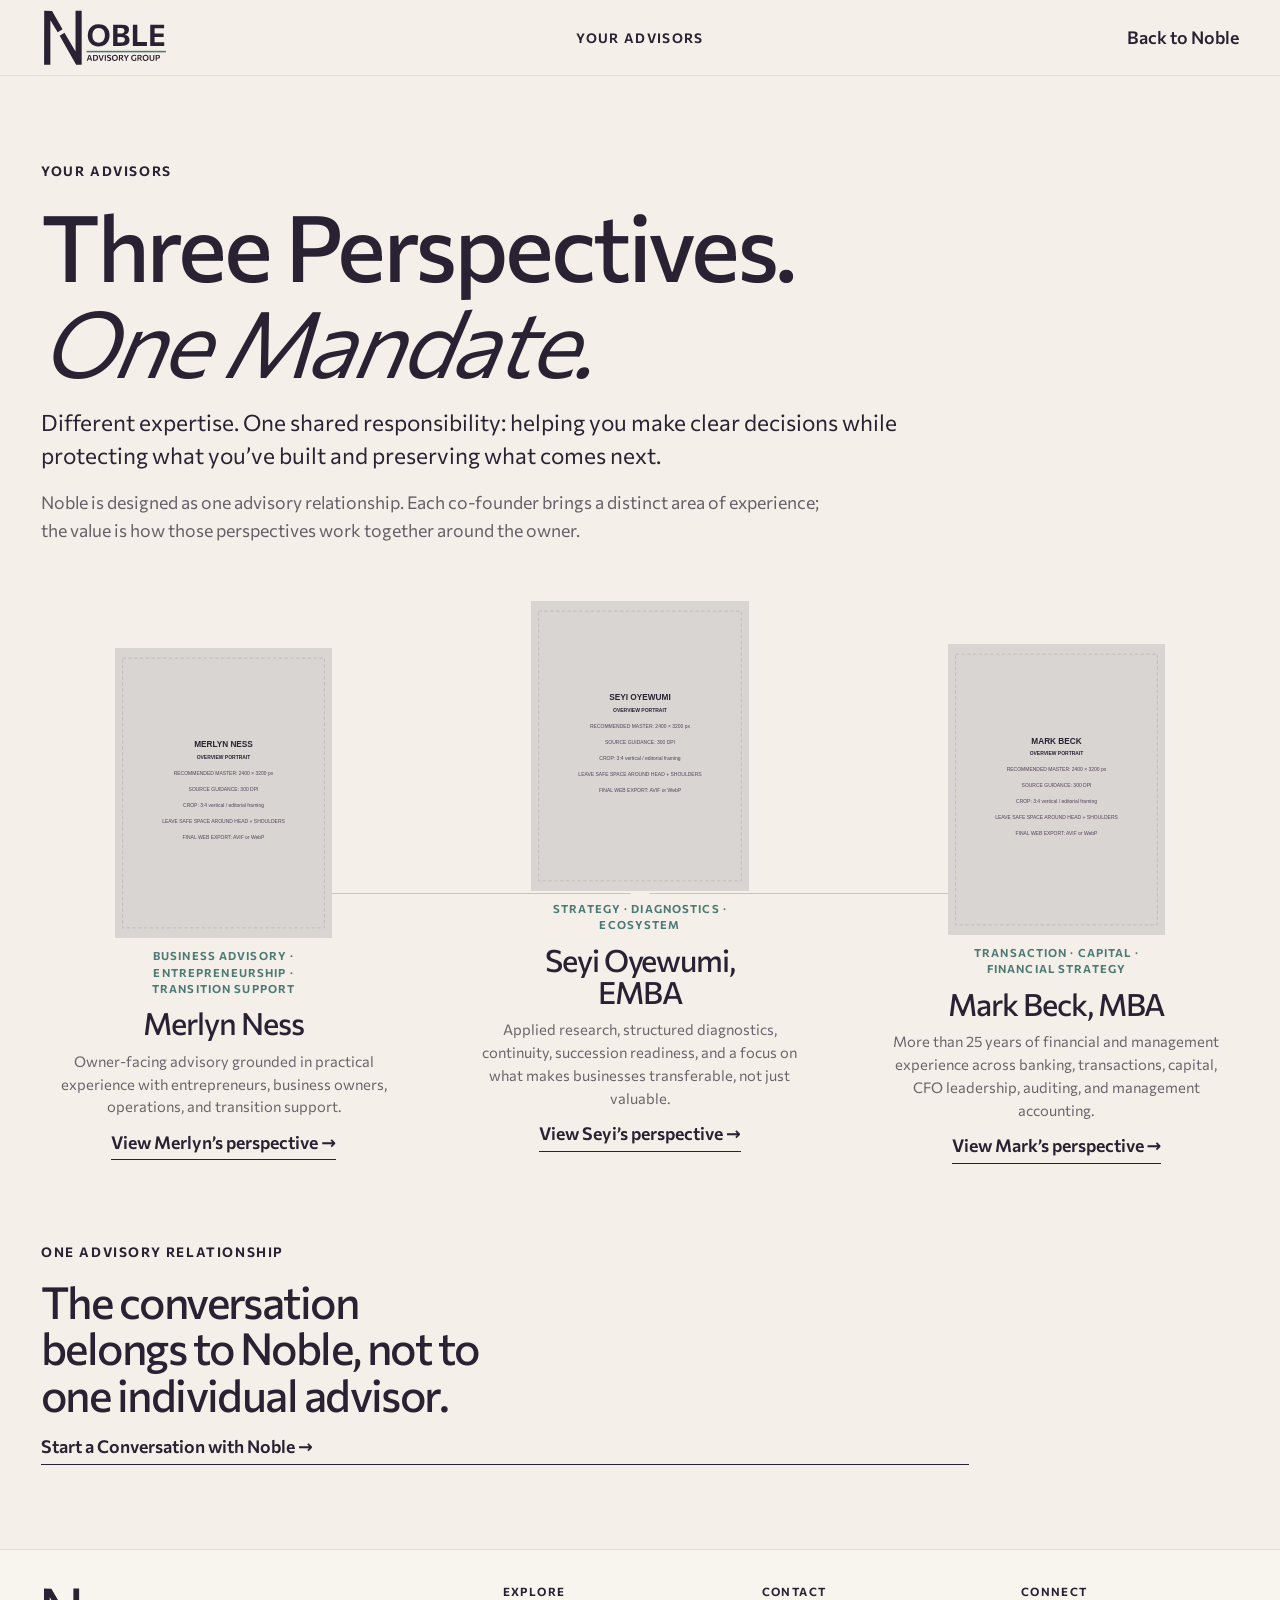
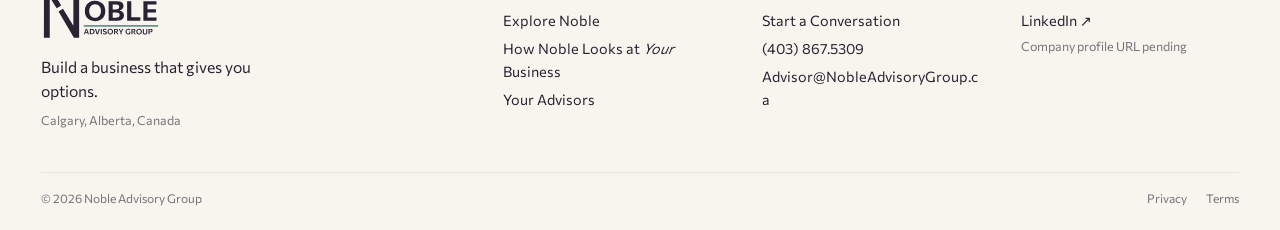
==== advisors/index.html @ 5ce40c5a "Add files via upload" ====
<!doctype html>
<html lang="en">
<head>
<meta charset="utf-8">
<meta name="viewport" content="width=device-width, initial-scale=1">
<meta name="description" content="Meet Merlyn Ness, Seyi Oyewumi, and Mark Beck — the three co-founders and advisors behind Noble Advisory Group.">
<title>Your Advisors | Noble Advisory Group</title>
<link rel="preconnect" href="https://fonts.googleapis.com">
<link rel="preconnect" href="https://fonts.gstatic.com" crossorigin>
<link href="https://fonts.googleapis.com/css2?family=Commissioner:ital,wght@0,300..800;1,300..800&display=swap" rel="stylesheet">
<link rel="stylesheet" href="../assets/css/tokens.css">
<link rel="stylesheet" href="../assets/css/base.css">
<link rel="stylesheet" href="../assets/css/components.css">
<link rel="stylesheet" href="../assets/css/footer.css">
<link rel="stylesheet" href="../assets/css/advisors.css">
<script src="../assets/js/site.js" defer></script>
</head>
<body class="advisors-page">
<a class="skip-link" href="#advisors-main">Skip to advisors</a>

<!--COMMENT: §§§ SECTION 1: SITE HEADER §§§-->
<header class="site-header">
  <a class="site-header__brand" href="../index.html">
    <img src="../assets/brand/noble-logo-primary.svg" alt="Noble Advisory Group">
  </a>
  <div class="site-header__context">Your Advisors</div>
  <a class="site-header__quiet-link" href="../index.html">Back to Noble</a>
</header>

<!--COMMENT: §§§ SECTION 2: ADVISOR RELATIONSHIP OVERVIEW §§§-->
<main class="advisors-main" id="advisors-main">
  <section class="advisors-intro">
    <p class="eyebrow">Your Advisors</p>
    <h1>Three Perspectives. <em>One Mandate.</em></h1>
    <p class="intro">Different expertise. One shared responsibility: helping you make clear decisions while protecting what you’ve built and preserving what comes next.</p>
    <p class="advisors-intro__note">Noble is designed as one advisory relationship. Each co-founder brings a distinct area of experience; the value is how those perspectives work together around the owner.</p>
  </section>

  <!--COMMENT: §§§ SECTION 3: THREE ADVISOR PERSPECTIVES §§§-->
  <section class="advisor-system" aria-label="Noble co-founders and advisors">
    <a class="advisor-node advisor-node--one" href="merlyn-ness/index.html">
      <span class="advisor-node__portrait">
        <img src="../assets/images/advisors/merlyn-ness-overview.svg" alt="Merlyn Ness portrait placeholder">
      </span>
      <span class="advisor-node__lens">Business Advisory · Entrepreneurship · Transition Support</span>
      <h2>Merlyn Ness</h2>
      <p>Owner-facing advisory grounded in practical experience with entrepreneurs, business owners, operations, and transition support.</p>
      <span class="text-action">View Merlyn’s perspective →</span>
    </a>

    <a class="advisor-node advisor-node--two" href="seyi-oyewumi/index.html">
      <span class="advisor-node__portrait">
        <img src="../assets/images/advisors/seyi-oyewumi-overview.svg" alt="Seyi Oyewumi portrait placeholder">
      </span>
      <span class="advisor-node__lens">Strategy · Diagnostics · Ecosystem</span>
      <h2>Seyi Oyewumi, EMBA</h2>
      <p>Applied research, structured diagnostics, continuity, succession readiness, and a focus on what makes businesses transferable, not just valuable.</p>
      <span class="text-action">View Seyi’s perspective →</span>
    </a>

    <a class="advisor-node advisor-node--three" href="mark-beck/index.html">
      <span class="advisor-node__portrait">
        <img src="../assets/images/advisors/mark-beck-overview.svg" alt="Mark Beck portrait placeholder">
      </span>
      <span class="advisor-node__lens">Transaction · Capital · Financial Strategy</span>
      <h2>Mark Beck, MBA</h2>
      <p>More than 25 years of financial and management experience across banking, transactions, capital, CFO leadership, auditing, and management accounting.</p>
      <span class="text-action">View Mark’s perspective →</span>
    </a>

    <div class="advisor-system__connection" aria-hidden="true">
      <span></span>
      <span></span>
      <span></span>
    </div>
  </section>

  <!--COMMENT: §§§ SECTION 4: TEAM-LEVEL INVITATION §§§-->
  <section class="team-invitation">
    <p class="eyebrow">One advisory relationship</p>
    <h2>The conversation belongs to Noble, not to one individual advisor.</h2>
    <a class="text-action" href="../contact/index.html">Start a Conversation with Noble →</a>
  </section>
</main>

<!--COMMENT: §§§ SHARED COMPONENT: COMPACT FIRM FOOTER §§§-->
<footer class="firm-footer" data-firm-footer>
  <div class="firm-footer__inner">
    <section class="firm-footer__identity" aria-label="Noble Advisory Group">
      <div class="firm-footer__mark"><img src="../assets/brand/noble-logo-primary.svg" alt="Noble Advisory Group"></div>
      <p>Build a business that gives you options.</p>
      <span>Calgary, Alberta, Canada</span>
    </section>
    <nav class="firm-footer__group" aria-label="Explore Noble">
      <h2>Explore</h2>
      <a href="../explore/index.html#noble">Explore Noble</a>
      <a href="../explore/index.html#business-view">How Noble Looks at <em>Your</em> Business</a>
      <a href="../advisors/index.html">Your Advisors</a>
    </nav>
    <section class="firm-footer__group">
      <h2>Contact</h2>
      <a href="../contact/index.html">Start a Conversation</a>
      <a href="tel:+14038675309">(403) 867.5309</a>
      <a href="mailto:Advisor@NobleAdvisoryGroup.ca">Advisor@NobleAdvisoryGroup.ca</a>
    </section>
    <section class="firm-footer__group">
      <h2>Connect</h2>
      <a href="https://www.linkedin.com/" target="_blank" rel="noopener noreferrer">LinkedIn ↗</a>
      <span>Company profile URL pending</span>
    </section>
    <div class="firm-footer__legal">
      <p>© 2026 Noble Advisory Group</p>
      <div><a href="../privacy/index.html">Privacy</a><a href="../terms/index.html">Terms</a></div>
    </div>
  </div>
</footer>
</body>
</html>
---- assets/css/tokens.css ----
/*COMMENT: §§§ SECTION 1: BRAND COLOR TOKENS §§§*/
/*COMMENT: [DEFINE APPROVED BRAND AND SURFACE COLORS]*/
:root {
    --color-ink-plum: #282232; /* #282232 [Ink Plum] */
    --color-smoky-aubergine: #534259; /* #534259 [Smoky Aubergine] */
    --color-warm-bone: #F4EFE8; /* #F4EFE8 [Warm Bone] */
    --color-muted-stone: #C8BFB4; /* #C8BFB4 [Muted Stone] */
    --color-patinated-teal: #4E7A76; /* #4E7A76 [Patinated Teal] */
    --color-near-black: #1F1C1F; /* #1F1C1F [Near Black] */
    --color-paper: #F8F4EE; /* #F8F4EE [Warm Paper] */
    --color-bone-soft: #EEE7DE; /* #EEE7DE [Soft Bone] */
    --color-white-soft: #FFFDF9; /* #FFFDF9 [Soft White] */

    --text-primary: var(--color-ink-plum);
    --surface-primary: var(--color-warm-bone);
    --surface-process: var(--color-near-black);
}


/*COMMENT: §§§ SECTION 2: TYPOGRAPHY TOKENS §§§*/
/*COMMENT: [DEFINE COMMISSIONER TYPE SCALE AND TEXT MEASURES]*/
:root {
    --font-sans: "Commissioner", system-ui, -apple-system, BlinkMacSystemFont, "Segoe UI", sans-serif;

    --step--1: clamp(0.78rem, 0.74rem + 0.12vw, 0.88rem);
    --step-0: clamp(1rem, 0.96rem + 0.18vw, 1.13rem);
    --step-1: clamp(1.15rem, 1.04rem + 0.46vw, 1.45rem);
    --step-2: clamp(1.42rem, 1.16rem + 0.95vw, 2rem);
    --step-3: clamp(1.9rem, 1.45rem + 1.65vw, 3rem);
    --step-4: clamp(2.6rem, 1.8rem + 3vw, 4.85rem);
    --step-5: clamp(3.4rem, 2.25rem + 4.4vw, 6.8rem);

    --measure: 64ch;
    --measure-narrow: 48ch;
}


/*COMMENT: §§§ SECTION 3: SPACING AND LAYOUT TOKENS §§§*/
/*COMMENT: [DEFINE RESPONSIVE SPACING AND FRAME DIMENSIONS]*/
:root {
    --space-1: clamp(0.4rem, 0.3rem + 0.3vw, 0.65rem);
    --space-2: clamp(0.8rem, 0.68rem + 0.45vw, 1.15rem);
    --space-3: clamp(1.25rem, 1rem + 0.8vw, 1.85rem);
    --space-4: clamp(1.8rem, 1.35rem + 1.5vw, 2.85rem);
    --space-5: clamp(2.6rem, 1.9rem + 2.4vw, 4.25rem);
    --space-6: clamp(3.5rem, 2.5rem + 3.4vw, 6rem);

    --page-gutter: clamp(1.25rem, 3.2vw, 4.25rem);
    --header-height: 4.75rem;
    --experience-nav-height: 4.25rem;
    --max-content: 92rem;
}


/*COMMENT: §§§ SECTION 4: INTERACTION TOKENS §§§*/
/*COMMENT: [DEFINE FOCUS AND MOTION BEHAVIOR]*/
:root {
    --focus-ring: 2px solid var(--color-patinated-teal);
    --ease-noble: cubic-bezier(0.2, 0.75, 0.25, 1);
    --transition-fast: 180ms var(--ease-noble);
    --transition-medium: 360ms var(--ease-noble);
}
---- assets/css/base.css ----
/*COMMENT: §§§ SECTION 1: RESET AND DOCUMENT BASELINE §§§*/
/*COMMENT: [DEFINE RESET AND DOCUMENT BASELINE STYLES]*/
*, *::before, *::after {
    box-sizing: border-box;
}

html {
    scroll-behavior: smooth;
    background: var(--color-warm-bone);
}

body {
    margin: 0;
    color: var(--text-primary);
    background: var(--surface-primary);
    font-family: var(--font-sans);
    font-size: var(--step-0);
    line-height: 1.58;
    -webkit-font-smoothing: antialiased;
}

img, svg {
    display: block;
    max-width: 100%;
}

a {
    color: inherit;
    text-decoration: none;
}

button, input, textarea, select {
    font: inherit;
}

button {
    color: inherit;
}

p, h1, h2, h3, blockquote {
    margin: 0;
}

ul {
    margin: 0;
    padding: 0;
}

/*COMMENT: §§§ SECTION 2: TYPE ROLES §§§*/
/*COMMENT: [DEFINE TYPE ROLES STYLES]*/
h1, h2, h3 {
    font-weight: 480;
    line-height: 1.04;
    letter-spacing: -0.035em;
    text-wrap: balance;
}

h1 {
    font-size: var(--step-4);
}

h2 {
    font-size: var(--step-2);
}

h3 {
    font-size: var(--step-1);
}

em {
    font-style: italic;
    font-variation-settings: "slnt" -10;
    font-weight: 380;
}

.intro {
    max-width: var(--measure);
    font-size: var(--step-1);
    line-height: 1.48;
    text-wrap: pretty;
}

.eyebrow, .micro-label {
    font-size: var(--step--1);
    font-weight: 650;
    letter-spacing: 0.12em;
    text-transform: uppercase;
}

.micro-label {
    color: var(--color-patinated-teal);
}

/*COMMENT: §§§ SECTION 3: ACCESSIBILITY AND SHARED INTERACTION §§§*/
/*COMMENT: [DEFINE ACCESSIBILITY AND SHARED INTERACTION STYLES]*/
:focus-visible {
    outline: var(--focus-ring);
    outline-offset: 4px;
}

.skip-link {
    position: fixed;
    z-index: 999;
    top: 0.5rem;
    left: 0.5rem;
    transform: translateY(-150%);
    padding: 0.65rem 0.9rem;
    background: var(--color-near-black);
    color: var(--color-white-soft);
}

.skip-link:focus {
    transform: translateY(0);
}

.visually-hidden {
    position: absolute !important;
    width: 1px !important;
    height: 1px !important;
    padding: 0 !important;
    margin: -1px !important;
    overflow: hidden !important;
    clip: rect(0,0,0,0) !important;
    white-space: nowrap !important;
    border: 0 !important;
}

/*COMMENT: §§§ SECTION 4: GLOBAL HEADER §§§*/
/*COMMENT: [DEFINE GLOBAL HEADER STYLES]*/
.site-header {
    position: relative;
    z-index: 80;
    display: grid;
    grid-template-columns: 1fr auto 1fr;
    align-items: center;
    min-height: var(--header-height);
    padding: 0 var(--page-gutter);
    background: var(--color-warm-bone);
    border-bottom: 1px solid rgba(40,34,50,0.08);
}

.site-header__brand {
    width: clamp(7rem, 10vw, 9.5rem);
    justify-self: start;
}

.site-header__context {
    justify-self: center;
    font-size: var(--step--1);
    font-weight: 620;
    letter-spacing: 0.1em;
    text-transform: uppercase;
}

.site-header__menu, .site-header__quiet-link {
    justify-self: end;
    border: 0;
    background: transparent;
    padding: 0.7rem 0;
    cursor: pointer;
    font-weight: 560;
}

.text-action {
    display: inline-flex;
    align-items: center;
    gap: 0.55rem;
    font-weight: 600;
    border-bottom: 1px solid currentColor;
    padding-bottom: 0.18rem;
}

.text-action--light {
    color: var(--color-warm-bone);
}

@media (max-width: 720px) {
    .site-header {
        grid-template-columns: 1fr auto;
    }

    .site-header__context {
        display: none;
    }

}

@media (prefers-reduced-motion: reduce) {
    *, *::before, *::after {
        scroll-behavior: auto !important;
        transition-duration: 0.01ms !important;
        animation-duration: 0.01ms !important;
        animation-iteration-count: 1 !important;
    }

}
---- assets/css/components.css ----
/*COMMENT: §§§ SECTION 1: DRAWER MENU §§§*/
/*COMMENT: [DEFINE DRAWER MENU STYLES]*/
.menu-drawer {
    position: fixed;
    z-index: 160;
    inset: 0;
    visibility: hidden;
    pointer-events: none;
}

.menu-drawer[aria-hidden="false"] {
    visibility: visible;
    pointer-events: auto;
}

.menu-drawer__scrim {
    position: absolute;
    inset: 0;
    border: 0;
    background: rgba(31,28,31,0.42);
    opacity: 0;
    transition: opacity var(--transition-medium);
}

.menu-drawer[aria-hidden="false"] .menu-drawer__scrim {
    opacity: 1;
}

.menu-drawer__panel {
    position: absolute;
    inset: 0 0 0 auto;
    width: min(34rem, 92vw);
    background: var(--color-ink-plum);
    color: var(--color-warm-bone);
    padding: var(--space-3) var(--space-4);
    transform: translateX(100%);
    transition: transform var(--transition-medium);
    display: flex;
    flex-direction: column;
}

.menu-drawer[aria-hidden="false"] .menu-drawer__panel {
    transform: translateX(0);
}

.menu-drawer__header {
    display: flex;
    justify-content: space-between;
    align-items: center;
    padding-bottom: var(--space-4);
    font-size: var(--step--1);
    letter-spacing: 0.1em;
    text-transform: uppercase;
}

.menu-drawer__header button {
    border: 0;
    background: none;
    color: inherit;
    cursor: pointer;
}

.menu-drawer__links {
    display: grid;
    gap: 0;
}

.menu-drawer__links a {
    display: flex;
    justify-content: space-between;
    gap: 1rem;
    align-items: baseline;
    padding: 1rem 0;
    border-top: 1px solid rgba(244,239,232,0.18);
    font-size: var(--step-2);
    line-height: 1.18;
}

.menu-drawer__links a:last-child {
    border-bottom: 1px solid rgba(244,239,232,0.18);
}

.menu-drawer__utility {
    margin-top: auto;
    display: flex;
    flex-wrap: wrap;
    gap: 0.75rem 1.5rem;
    font-size: var(--step--1);
    opacity: 0.78;
}

body.has-open-menu {
    overflow: hidden;
}
---- assets/css/footer.css ----
/*COMMENT: §§§ SECTION 1: COMPACT INSTITUTIONAL FOOTER §§§*/
/*COMMENT: [DEFINE COMPACT INSTITUTIONAL FOOTER STYLES]*/
.firm-footer {
    background: var(--color-paper);
    color: var(--color-ink-plum);
    border-top: 1px solid rgba(40,34,50,0.1);
}

.firm-footer__inner {
    max-width: var(--max-content);
    margin: 0 auto;
    padding: clamp(2rem, 4vh, 3.25rem) var(--page-gutter) clamp(1.15rem, 2.5vh, 2rem);
    display: grid;
    grid-template-columns: minmax(13rem, 1.35fr) repeat(3, minmax(9rem, 0.7fr));
    gap: var(--space-4);
}

.firm-footer__identity {
    display: grid;
    align-content: start;
    gap: 0.45rem;
}

.firm-footer__mark {
    width: 7.5rem;
    margin-bottom: 0.45rem;
}

.firm-footer__identity p {
    max-width: 26ch;
    font-size: 0.98rem;
}

.firm-footer__identity span, .firm-footer__group span {
    font-size: 0.78rem;
    color: rgba(40,34,50,0.62);
}

.firm-footer__group {
    display: grid;
    align-content: start;
    gap: 0.35rem;
    font-size: 0.9rem;
}

.firm-footer__group h2 {
    font-size: 0.72rem;
    font-weight: 650;
    letter-spacing: 0.12em;
    text-transform: uppercase;
    margin-bottom: 0.35rem;
}

.firm-footer__group a:hover {
    text-decoration: underline;
    text-underline-offset: 0.2em;
}

.firm-footer__legal {
    grid-column: 1 / -1;
    display: flex;
    justify-content: space-between;
    gap: 1rem;
    padding-top: 1rem;
    border-top: 1px solid rgba(40,34,50,0.08);
    font-size: 0.75rem;
    color: rgba(40,34,50,0.62);
}

.firm-footer__legal div {
    display: flex;
    gap: 1.2rem;
}

@media (max-width: 900px) {
    .firm-footer__inner {
        grid-template-columns: 1.35fr 1fr 1fr;
    }

    .firm-footer__identity {
        grid-column: 1 / -1;
    }

}

@media (max-width: 620px) {
    .firm-footer__inner {
        grid-template-columns: 1fr 1fr;
        gap: var(--space-3);
    }

    .firm-footer__group:last-of-type {
        grid-column: 1 / -1;
    }

    .firm-footer__legal {
        align-items: flex-start;
    }

}

/*COMMENT: §§§ SECTION 2: FRONT DOOR FOOTER FIT §§§*/
/*COMMENT: [COMPRESS THE FOOTER ONLY WHERE THE FRONT DOOR MUST FIT THE VIEWPORT]*/
@media (min-width: 901px) and (min-height: 700px) {
    .home-page .firm-footer__inner {
        padding-top: 0.8rem;
        padding-bottom: 0.65rem;
        gap: 0.85rem var(--space-3);
    }

    .home-page .firm-footer__mark {
        width: 5.8rem;
        margin-bottom: 0.2rem;
    }

    .home-page .firm-footer__identity {
        gap: 0.18rem;
    }

    .home-page .firm-footer__identity p,
    .home-page .firm-footer__group {
        font-size: 0.76rem;
    }

    .home-page .firm-footer__identity span,
    .home-page .firm-footer__group span {
        font-size: 0.68rem;
    }

    .home-page .firm-footer__group {
        gap: 0.18rem;
    }

    .home-page .firm-footer__group h2 {
        margin-bottom: 0.12rem;
        font-size: 0.65rem;
    }

    .home-page .firm-footer__legal {
        padding-top: 0.45rem;
        font-size: 0.68rem;
    }
}

/*COMMENT: [ALLOW LONG CONTACT VALUES TO WRAP WITHOUT BREAKING FOOTER COLUMNS]*/
.firm-footer__group a {
    overflow-wrap: anywhere;
}
---- assets/css/advisors.css ----
/*COMMENT: §§§ SECTION 1: ADVISOR OVERVIEW §§§*/
/*COMMENT: [DEFINE ADVISOR PAGE CANVAS]*/
.advisors-main,
.founder-main {
    max-width: var(--max-content);
    margin: 0 auto;
    padding: var(--space-6) var(--page-gutter);
}

/*COMMENT: [DEFINE ADVISOR RELATIONSHIP INTRODUCTION]*/
.advisors-intro {
    max-width: 62rem;
    display: grid;
    gap: var(--space-2);
}

.advisors-intro h1 {
    max-width: 15ch;
    font-size: var(--step-5);
}

.advisors-intro__note {
    max-width: 66ch;
    color: rgba(40, 34, 50, 0.70);
}

/*COMMENT: [DEFINE THREE-PERSPECTIVE SYSTEM]*/
.advisor-system {
    position: relative;
    margin-top: var(--space-6);
    min-height: 34rem;
    display: grid;
    grid-template-columns: repeat(3, minmax(0, 1fr));
    gap: clamp(1.75rem, 4vw, 5rem);
    align-items: center;
}

.advisor-node {
    position: relative;
    z-index: 2;
    display: grid;
    justify-items: center;
    gap: 0.65rem;
    text-align: center;
    transition:
        opacity var(--transition-medium),
        transform var(--transition-medium);
}

.advisor-system:has(.advisor-node:hover) .advisor-node:not(:hover) {
    opacity: 0.42;
}

.advisor-node:hover,
.advisor-node:focus-visible {
    transform: translateY(-0.35rem);
}

.advisor-node--two {
    transform: translateY(-1.75rem);
}

.advisor-node--two:hover,
.advisor-node--two:focus-visible {
    transform: translateY(-2.10rem);
}

.advisor-node__portrait {
    width: clamp(10.5rem, 17vw, 16rem);
    aspect-ratio: 3 / 4;
    overflow: hidden;
    background: var(--color-muted-stone);
}

.advisor-node__portrait img {
    width: 100%;
    height: 100%;
    object-fit: cover;
}

.advisor-node__lens {
    max-width: 30ch;
    font-size: 0.70rem;
    font-weight: 650;
    line-height: 1.45;
    letter-spacing: 0.10em;
    text-transform: uppercase;
    color: var(--color-patinated-teal);
}

.advisor-node h2 {
    max-width: 13ch;
    font-size: var(--step-2);
    text-wrap: balance;
}

.advisor-node p {
    max-width: 34ch;
    font-size: 0.92rem;
    line-height: 1.55;
    color: rgba(40, 34, 50, 0.68);
}

.advisor-system__connection {
    position: absolute;
    z-index: 0;
    top: 48%;
    right: 12%;
    left: 12%;
    height: 1px;
    background: rgba(78, 122, 118, 0.32);
}

.advisor-system__connection::after {
    content: "";
    position: absolute;
    left: 50%;
    width: 1.2rem;
    height: 5px;
    background: var(--color-warm-bone);
    transform: translate(-50%, -2px);
}

/*COMMENT: [DEFINE TEAM-LEVEL INVITATION]*/
.team-invitation {
    margin-top: var(--space-5);
    max-width: 58rem;
    display: grid;
    gap: var(--space-2);
}

.team-invitation h2 {
    max-width: 22ch;
    font-size: var(--step-3);
}


/*COMMENT: §§§ SECTION 2: COMPACT CO-FOUNDER PROFILE §§§*/
/*COMMENT: [DEFINE PROFILE PAGE RHYTHM]*/
.founder-main {
    padding-top: clamp(2.5rem, 5vh, 4.5rem);
}

.founder-profile {
    max-width: 76rem;
    margin: 0 auto;
    display: grid;
    grid-template-columns: minmax(18rem, 0.82fr) minmax(0, 1.18fr);
    gap: clamp(2.5rem, 6vw, 6.5rem);
    align-items: start;
}

/*COMMENT: [DEFINE ADVISOR PORTRAIT AS A STRONGER HUMAN INTERRUPTION]*/
.founder-profile__portrait {
    position: relative;
    width: min(100%, 23.25rem);
    margin-top: clamp(0.25rem, 2vh, 1.5rem);
    aspect-ratio: 1;
    border-radius: 50%;
    overflow: hidden;
    background: var(--color-muted-stone);
}

.founder-profile__portrait img {
    width: 100%;
    height: 100%;
    object-fit: cover;
}

.founder-profile__portrait > span {
    position: absolute;
    top: 43%;
    right: -1px;
    width: 20%;
    height: 14%;
    background: var(--color-warm-bone);
}

/*COMMENT: [DEFINE PROFILE CONTENT HIERARCHY]*/
.founder-profile__copy {
    display: grid;
    gap: clamp(1.25rem, 2.4vh, 2rem);
}

.founder-profile__identity {
    display: grid;
    gap: 0.45rem;
}

.founder-profile__identity h1 {
    max-width: 18ch;
    font-size: var(--step-4);
    text-wrap: balance;
}

.founder-profile__specialty {
    max-width: 46ch;
    font-size: var(--step-1);
    line-height: 1.45;
    color: var(--color-smoky-aubergine);
}

.founder-profile__section {
    max-width: 61ch;
    display: grid;
    gap: 0.65rem;
}

.founder-profile__section p {
    line-height: 1.65;
}

.founder-profile__section--emphasis {
    padding-left: clamp(1rem, 2vw, 1.75rem);
    border-left: 2px solid var(--color-patinated-teal);
}

.founder-profile__background {
    max-width: 58ch;
    color: rgba(40, 34, 50, 0.76);
}

/*COMMENT: [DEFINE EXPLICIT CLIENT-SUPPLIED CONTENT GAPS]*/
.founder-profile__pending {
    max-width: 38rem;
    display: grid;
    grid-template-columns: minmax(10rem, 0.8fr) minmax(0, 1fr);
    gap: 1rem;
    align-items: baseline;
    padding-top: 0.8rem;
    border-top: 1px solid rgba(40, 34, 50, 0.13);
}

.founder-profile__pending p {
    font-style: italic;
    color: rgba(40, 34, 50, 0.62);
}

/*COMMENT: §§§ SECTION 3: FOUNDER-TO-FOUNDER NAVIGATION §§§*/
/*COMMENT: [DEFINE PROFILE-AWARE ADVISOR NAVIGATION]*/
.founder-switcher {
    max-width: 76rem;
    margin: var(--space-5) auto 0;
    padding: var(--space-3) 0;
    border-top: 1px solid rgba(40, 34, 50, 0.13);
    border-bottom: 1px solid rgba(40, 34, 50, 0.13);
    display: grid;
    grid-template-columns: minmax(0, 1fr) auto minmax(0, 1fr);
    gap: var(--space-3);
    align-items: center;
}

.founder-switcher__person {
    display: grid;
    gap: 0.3rem;
}

.founder-switcher__person--next {
    justify-items: end;
    text-align: right;
}

.founder-switcher__person > span {
    font-size: 0.7rem;
    font-weight: 650;
    letter-spacing: 0.1em;
    text-transform: uppercase;
    color: rgba(40, 34, 50, 0.56);
}

.founder-switcher__person > strong {
    font-size: var(--step-1);
    font-weight: 560;
}

.founder-switcher__overview {
    padding: 0.65rem 1rem;
    border-right: 1px solid rgba(40, 34, 50, 0.12);
    border-left: 1px solid rgba(40, 34, 50, 0.12);
    font-size: var(--step--1);
    font-weight: 650;
    letter-spacing: 0.08em;
    text-transform: uppercase;
}

.founder-switcher a:hover,
.founder-switcher a:focus-visible {
    color: var(--color-smoky-aubergine);
}

/*COMMENT: §§§ SECTION 4: CLIENT-CENTRIC NOBLE CLOSE §§§*/
/*COMMENT: [RETURN EACH FOUNDER PROFILE TO THE SHARED NOBLE RELATIONSHIP]*/
.founder-team-close {
    max-width: 76rem;
    margin: var(--space-5) auto 0;
}

.founder-team-close--client {
    display: grid;
    grid-template-columns: minmax(0, 1.45fr) auto;
    gap: var(--space-4) var(--space-6);
    align-items: end;
    padding: clamp(1.75rem, 3.5vw, 3.25rem);
    background: var(--color-bone-soft);
}

.founder-team-close__message {
    display: grid;
    gap: 0.65rem;
}

.founder-team-close__message h2 {
    max-width: 20ch;
    font-size: var(--step-3);
}

.founder-team-close__message > p:last-child {
    max-width: 64ch;
    font-size: var(--step-1);
    line-height: 1.55;
}

.founder-team-close--client .text-action {
    white-space: nowrap;
}

/*COMMENT: §§§ SECTION 5: RESPONSIVE ADVISOR EXPERIENCE §§§*/
@media (max-width: 960px) {
    .advisor-system {
        gap: clamp(1.25rem, 3vw, 2.5rem);
    }

    .advisor-node__lens {
        max-width: 25ch;
    }

    .founder-profile {
        grid-template-columns: minmax(16rem, 0.72fr) minmax(0, 1.28fr);
        gap: clamp(2rem, 5vw, 4rem);
    }
}

@media (max-width: 800px) {
    .advisor-system {
        min-height: 0;
        grid-template-columns: 1fr;
        gap: var(--space-5);
    }

    .advisor-node--two,
    .advisor-node--two:hover,
    .advisor-node--two:focus-visible,
    .advisor-node:hover,
    .advisor-node:focus-visible {
        transform: none;
    }

    .advisor-system__connection {
        display: none;
    }

    .founder-profile,
    .founder-team-close--client {
        grid-template-columns: 1fr;
    }

    .founder-profile__portrait {
        width: min(18.5rem, 76vw);
        margin-top: 0;
    }

    .founder-profile__pending {
        grid-template-columns: 1fr;
        gap: 0.35rem;
    }

    .founder-switcher {
        grid-template-columns: 1fr 1fr;
    }

    .founder-switcher__overview {
        grid-column: 1 / -1;
        grid-row: 1;
        justify-self: center;
        border: 0;
        padding: 0 0 var(--space-2);
    }

    .founder-team-close--client .text-action {
        white-space: normal;
        justify-self: start;
    }
}

@media (max-width: 520px) {
    .founder-switcher {
        grid-template-columns: 1fr;
        gap: var(--space-3);
    }

    .founder-switcher__overview {
        grid-column: auto;
        grid-row: auto;
        justify-self: start;
        order: -1;
        padding: 0;
    }

    .founder-switcher__person--next {
        justify-items: start;
        text-align: left;
    }
}
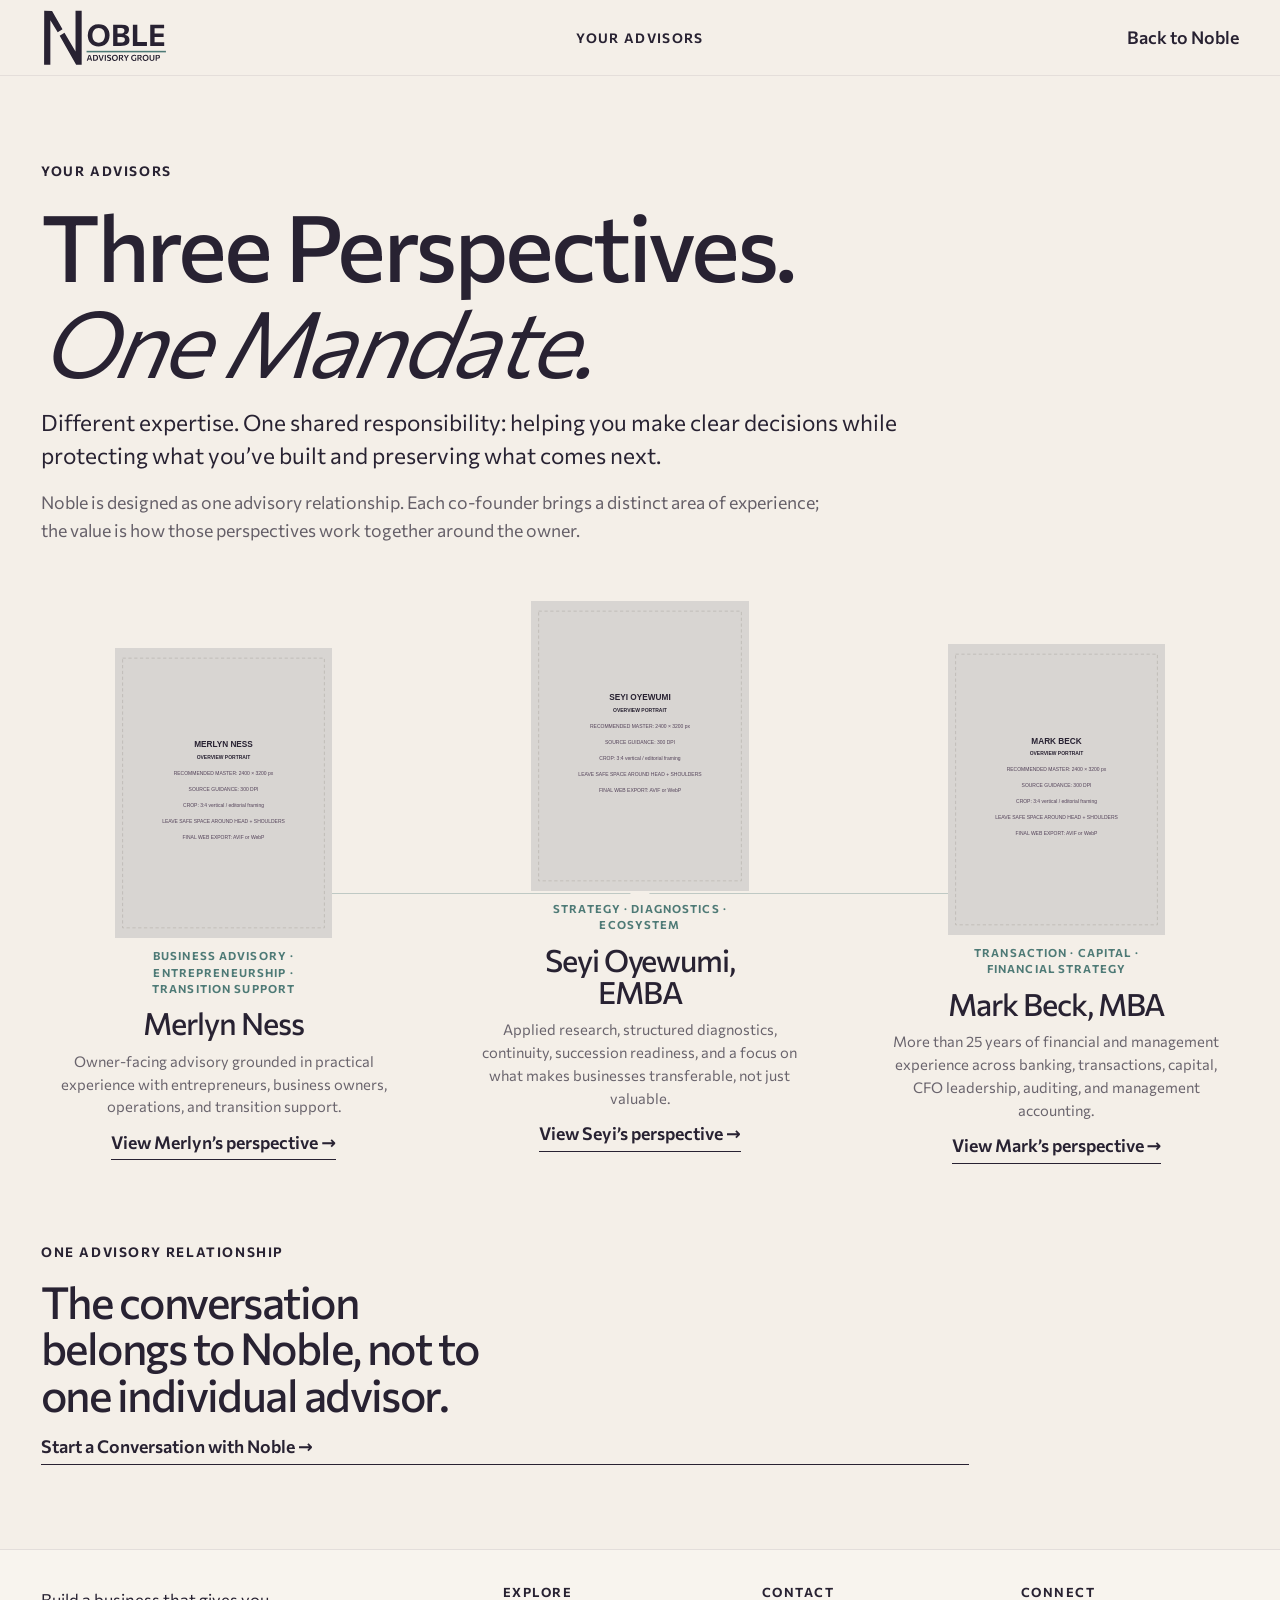
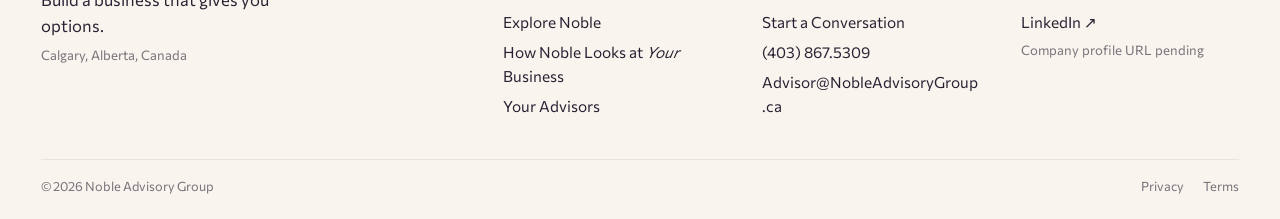
==== commit e2904124: "Add files via upload" ====
--- a/advisors/index.html
+++ b/advisors/index.html
@@ -87,7 +87,6 @@
 <footer class="firm-footer" data-firm-footer>
   <div class="firm-footer__inner">
     <section class="firm-footer__identity" aria-label="Noble Advisory Group">
-      <div class="firm-footer__mark"><img src="../assets/brand/noble-logo-primary.svg" alt="Noble Advisory Group"></div>
       <p>Build a business that gives you options.</p>
       <span>Calgary, Alberta, Canada</span>
     </section>
--- a/assets/css/base.css
+++ b/assets/css/base.css
@@ -183,6 +183,19 @@
         display: none;
     }
 
+    .site-header__menu,
+    .site-header__quiet-link {
+        min-height: 3rem;
+        display: inline-flex;
+        align-items: center;
+    }
+
+    .site-header__brand {
+        min-height: 3rem;
+        display: inline-flex;
+        align-items: center;
+    }
+
 }
 
 @media (prefers-reduced-motion: reduce) {
--- a/assets/css/components.css
+++ b/assets/css/components.css
@@ -92,3 +92,25 @@
 body.has-open-menu {
     overflow: hidden;
 }
+
+
+/*COMMENT: [SURFACE ACTIVE CHAPTER STATE INSIDE THE DRAWER]*/
+.menu-drawer__links a[aria-current="step"] {
+    color: var(--color-white-soft);
+}
+
+.menu-drawer__links a[aria-current="step"] > span:last-child {
+    color: var(--color-patinated-teal);
+}
+
+@media (max-width: 720px) {
+    .menu-drawer__header button {
+        min-height: 3rem;
+        min-width: 3rem;
+    }
+
+    .menu-drawer__links a {
+        min-height: 3.25rem;
+        align-items: center;
+    }
+}
--- a/assets/css/footer.css
+++ b/assets/css/footer.css
@@ -21,18 +21,14 @@
     gap: 0.45rem;
 }
 
-.firm-footer__mark {
-    width: 7.5rem;
-    margin-bottom: 0.45rem;
-}
 
 .firm-footer__identity p {
     max-width: 26ch;
-    font-size: 0.98rem;
+    font-size: 1.04rem;
 }
 
 .firm-footer__identity span, .firm-footer__group span {
-    font-size: 0.78rem;
+    font-size: 0.82rem;
     color: rgba(40,34,50,0.62);
 }
 
@@ -40,11 +36,11 @@
     display: grid;
     align-content: start;
     gap: 0.35rem;
-    font-size: 0.9rem;
+    font-size: 0.96rem;
 }
 
 .firm-footer__group h2 {
-    font-size: 0.72rem;
+    font-size: 0.8rem;
     font-weight: 650;
     letter-spacing: 0.12em;
     text-transform: uppercase;
@@ -63,7 +59,7 @@
     gap: 1rem;
     padding-top: 1rem;
     border-top: 1px solid rgba(40,34,50,0.08);
-    font-size: 0.75rem;
+    font-size: 0.8rem;
     color: rgba(40,34,50,0.62);
 }
 
@@ -99,49 +95,6 @@
 
 }
 
-/*COMMENT: §§§ SECTION 2: FRONT DOOR FOOTER FIT §§§*/
-/*COMMENT: [COMPRESS THE FOOTER ONLY WHERE THE FRONT DOOR MUST FIT THE VIEWPORT]*/
-@media (min-width: 901px) and (min-height: 700px) {
-    .home-page .firm-footer__inner {
-        padding-top: 0.8rem;
-        padding-bottom: 0.65rem;
-        gap: 0.85rem var(--space-3);
-    }
-
-    .home-page .firm-footer__mark {
-        width: 5.8rem;
-        margin-bottom: 0.2rem;
-    }
-
-    .home-page .firm-footer__identity {
-        gap: 0.18rem;
-    }
-
-    .home-page .firm-footer__identity p,
-    .home-page .firm-footer__group {
-        font-size: 0.76rem;
-    }
-
-    .home-page .firm-footer__identity span,
-    .home-page .firm-footer__group span {
-        font-size: 0.68rem;
-    }
-
-    .home-page .firm-footer__group {
-        gap: 0.18rem;
-    }
-
-    .home-page .firm-footer__group h2 {
-        margin-bottom: 0.12rem;
-        font-size: 0.65rem;
-    }
-
-    .home-page .firm-footer__legal {
-        padding-top: 0.45rem;
-        font-size: 0.68rem;
-    }
-}
-
 /*COMMENT: [ALLOW LONG CONTACT VALUES TO WRAP WITHOUT BREAKING FOOTER COLUMNS]*/
 .firm-footer__group a {
     overflow-wrap: anywhere;
--- a/assets/css/advisors.css
+++ b/assets/css/advisors.css
@@ -411,3 +411,61 @@
         text-align: left;
     }
 }
+
+
+/*COMMENT: [KEEP THE THREE-PERSON RELATIONSHIP LEGIBLE AND COMPACT ON SMALL SCREENS]*/
+@media (max-width: 800px) {
+    .advisors-main,
+    .founder-main {
+        padding-top: var(--space-4);
+    }
+
+    .advisor-system {
+        gap: 0;
+        border-top: 1px solid rgba(40, 34, 50, 0.12);
+    }
+
+    .advisor-node {
+        grid-template-columns: minmax(6.75rem, 8.25rem) minmax(0, 1fr);
+        justify-items: start;
+        gap: 0.38rem 1.25rem;
+        padding: var(--space-3) 0;
+        text-align: left;
+        border-bottom: 1px solid rgba(40, 34, 50, 0.12);
+    }
+
+    .advisor-node__portrait {
+        grid-column: 1;
+        grid-row: 1 / 6;
+        width: 100%;
+        align-self: start;
+    }
+
+    .advisor-node__lens,
+    .advisor-node h2,
+    .advisor-node p,
+    .advisor-node .text-action {
+        grid-column: 2;
+        max-width: 44ch;
+    }
+
+    .advisor-node__lens {
+        align-self: end;
+    }
+
+    .advisor-node .text-action {
+        margin-top: 0.25rem;
+    }
+}
+
+@media (max-width: 520px) {
+    .advisor-node {
+        grid-template-columns: 5.75rem minmax(0, 1fr);
+        gap: 0.32rem 1rem;
+    }
+
+    .advisor-node p {
+        font-size: 0.86rem;
+        line-height: 1.48;
+    }
+}
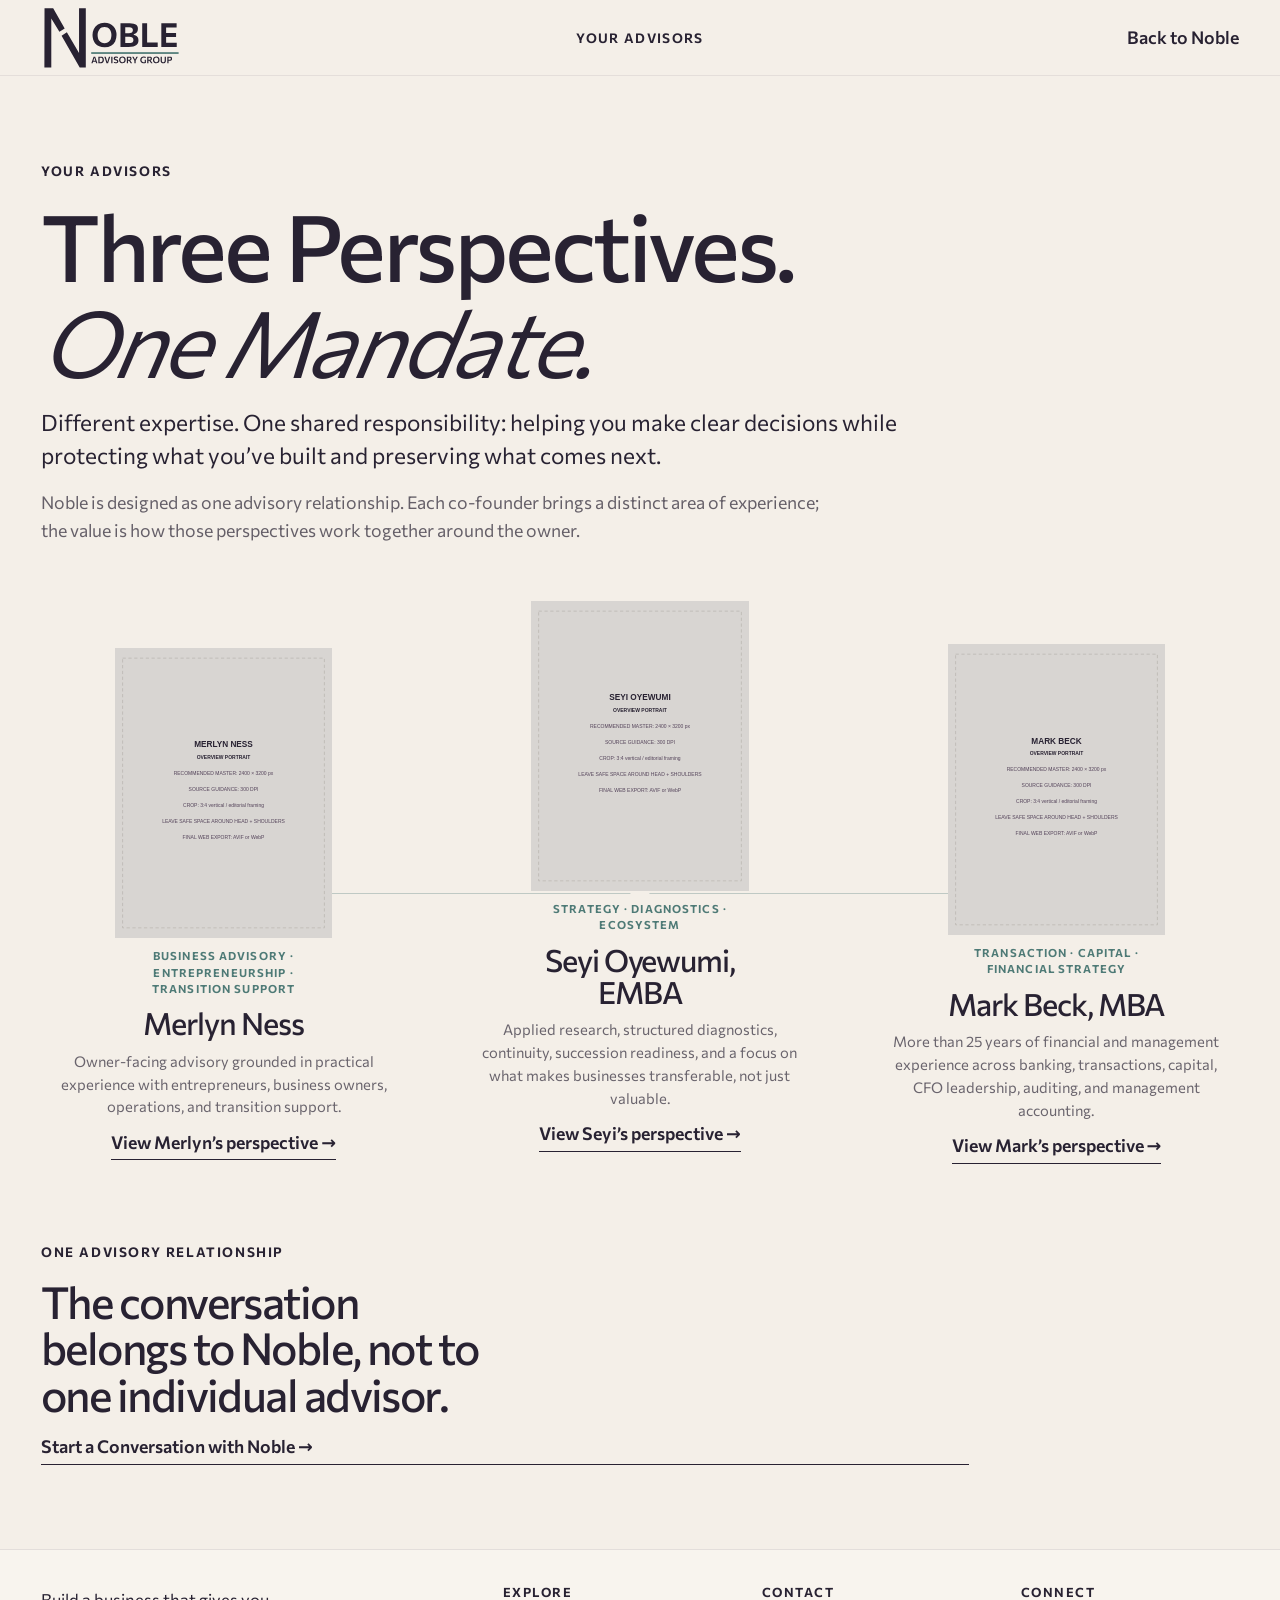
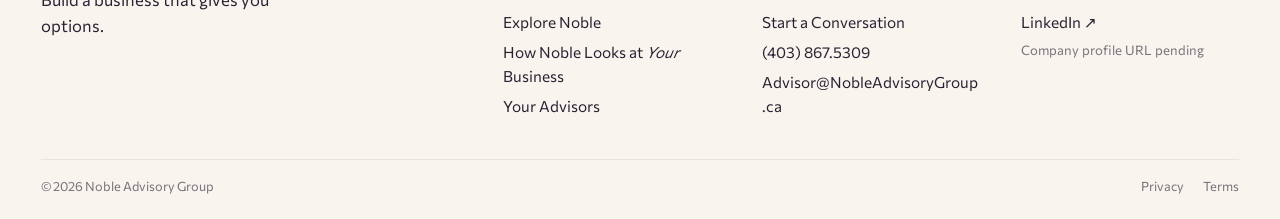
==== commit 0c271909: "Add files via upload" ====
--- a/advisors/index.html
+++ b/advisors/index.html
@@ -88,7 +88,6 @@
   <div class="firm-footer__inner">
     <section class="firm-footer__identity" aria-label="Noble Advisory Group">
       <p>Build a business that gives you options.</p>
-      <span>Calgary, Alberta, Canada</span>
     </section>
     <nav class="firm-footer__group" aria-label="Explore Noble">
       <h2>Explore</h2>
--- a/assets/css/base.css
+++ b/assets/css/base.css
@@ -140,7 +140,7 @@
 }
 
 .site-header__brand {
-    width: clamp(7rem, 10vw, 9.5rem);
+    width: clamp(7.7rem, 11vw, 10.45rem);
     justify-self: start;
 }
 
